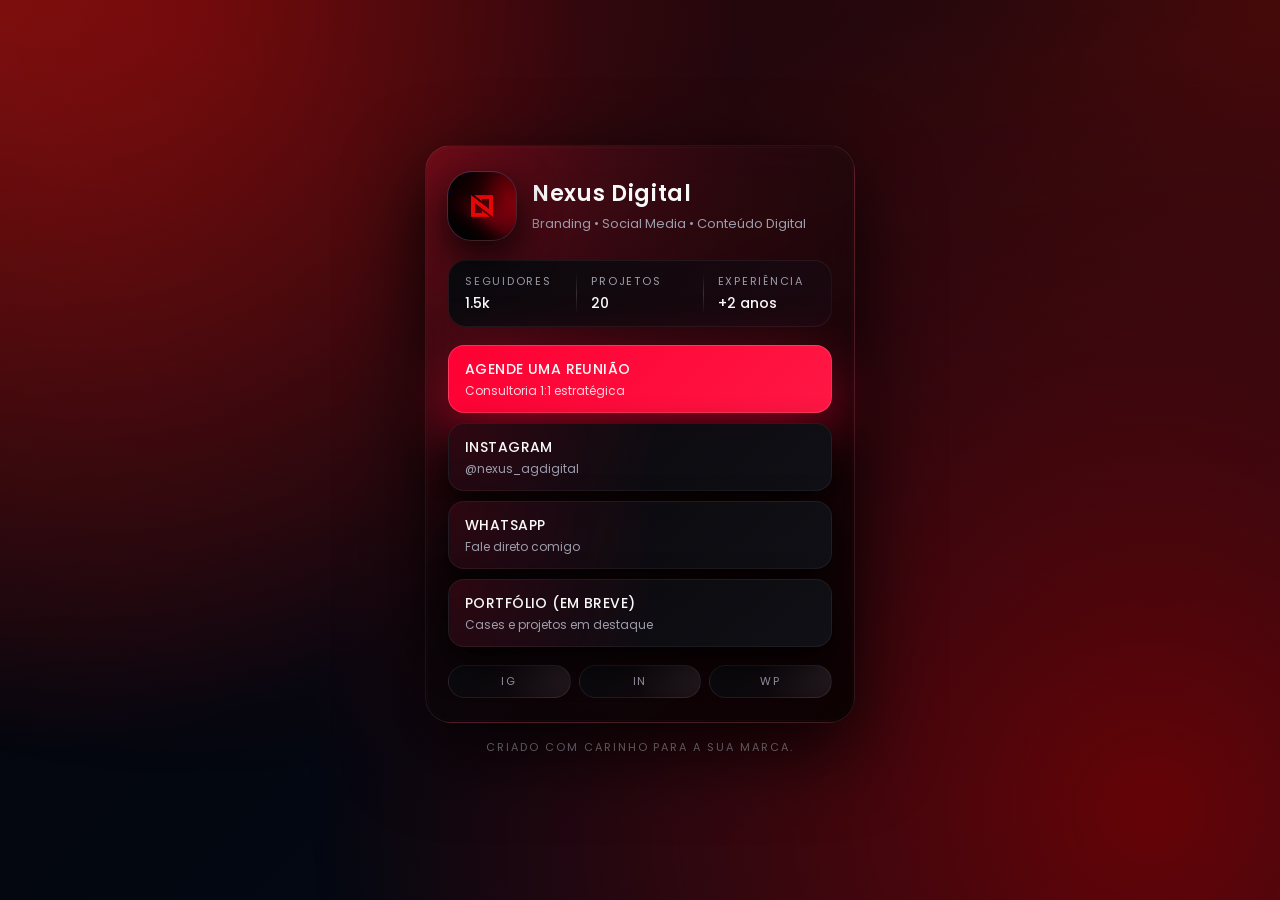
==== index.html @ 03069a81 "Primeira versão do site Nexus Digital - sem portfólio..." ====
<!doctype html>
<html lang="pt-BR">
  <head>
    <meta charset="utf-8" />
    <meta
      name="viewport"
      content="width=device-width, initial-scale=1, maximum-scale=1"
    />
    <title>Nexus Digital</title>
    <meta
      name="description"
      content="Página de links personalizada - Nexus Digital."
    />
    <link rel="preconnect" href="https://fonts.googleapis.com" />
    <link rel="preconnect" href="https://fonts.gstatic.com" crossorigin />
    <link
      href="https://fonts.googleapis.com/css2?family=Poppins:wght@300;400;500;600;700&display=swap"
      rel="stylesheet"
    />
    <link rel="stylesheet" href="./styles.css" />
  </head>
  <body>
    <div class="bg-gradient"></div>
    <main class="page">
      <section class="card">
        <header class="profile">
          <div class="avatar-wrapper">
            <img
              src="./conteudo/SÍMBOLO.jpeg"
              alt="Foto de perfil - Nexus Digital"
              class="avatar-image"
            />
          </div>
          <div class="profile-text">
            <h1 class="name">Nexus Digital</h1>
            <p class="tagline">Branding • Social Media • Conteúdo Digital</p>
          </div>
        </header>

        <section class="stats">
          <div class="stat">
            <span class="stat-label">Seguidores</span>
            <span class="stat-value">1.5k</span>
          </div>
          <div class="divider"></div>
          <div class="stat">
            <span class="stat-label">Projetos</span>
            <span class="stat-value">20</span>
          </div>
          <div class="divider"></div>
          <div class="stat">
            <span class="stat-label">Experiência</span>
            <span class="stat-value">+2 anos</span>
          </div>
        </section>

        <section class="links">
          <a
            class="link-pill primary"
            href="https://wa.me/5588996296618?text=Ol%C3%A1!%20Gostaria%20de%20saber%20mais%20sobre%20os%20servi%C3%A7os%20da%20Nexus..."
            target="_blank"
            rel="noreferrer"
          >
            <span class="link-label">Agende uma reunião</span>
            <span class="link-sub">Consultoria 1:1 estratégica</span>
          </a>

          <a
            class="link-pill"
            href="https://www.instagram.com/nexus_agdigital"
            target="_blank"
            rel="noreferrer"
          >
            <span class="link-label">Instagram</span>
            <span class="link-sub">@nexus_agdigital</span>
          </a>

          <a
            class="link-pill"
            href="https://wa.me/5588996296618?text=Ol%C3%A1!%20Gostaria%20de%20saber%20mais%20sobre%20os%20servi%C3%A7os%20da%20Nexus..."
            target="_blank"
            rel="noreferrer"
          >
            <span class="link-label">WhatsApp</span>
            <span class="link-sub">Fale direto comigo</span>
          </a>

          <a class="link-pill" href="#" target="_blank" rel="noreferrer">
            <!--./portifolio/index.html--> <!--EM BREVE-->
            <span class="link-label">Portfólio (EM BREVE)</span>
            <span class="link-sub">Cases e projetos em destaque</span>
          </a>
        </section>

        <footer class="socials">
          <a href="https://www.instagram.com/nexus_agdigital" class="social-chip" aria-label="Instagram">
            <span>IG</span>
          </a>
          <!--
          <a href="#" class="social-chip" aria-label="YouTube">
            <span>FB</span>
          </a> -->
          <a href="https://www.linkedin.com/company/nexus-digital-ag%C3%AAncia/?viewAsMember=true" class="social-chip" aria-label="LinkedIn">
            <span>IN</span>
          </a>
          <a href="https://wa.me/5588996296618?text=Ol%C3%A1!%20Gostaria%20de%20saber%20mais%20sobre%20os%20servi%C3%A7os%20da%20Nexus..." class="social-chip" aria-label="TikTok">
            <span>WP</span>
          </a>
        </footer>
      </section>

      <p class="watermark">Criado com carinho para a sua marca.</p>
    </main>
    <script>
      const links = document.querySelectorAll(".link-pill");
      links.forEach((link) => {
        link.addEventListener("click", () => {
          link.classList.add("active");
          setTimeout(() => link.classList.remove("active"), 260);
        });
      });
    </script>
  </body>
</html>
---- styles.css ----
:root {
  --bg-start: #02040a;
  --bg-end: #050b18;
  --accent: #ff0033;
  --accent-soft: rgba(255, 0, 51, 0.35);
  --accent-strong: #ff1744;
  --text-main: #f9f9f9;
  --text-muted: #9c9cab;
  --surface: rgba(7, 7, 10, 0.88);
  --surface-soft: rgba(18, 18, 24, 0.9);
  --border-subtle: rgba(255, 255, 255, 0.08);
  --shadow-soft: 0 28px 80px rgba(0, 0, 0, 0.85);
  --radius-xl: 26px;
  --radius-pill: 999px;
  --blur-glass: 22px;
  --transition-fast: 160ms ease-out;
  --transition-med: 220ms ease-out;
}

*,
*::before,
*::after {
  box-sizing: border-box;
}

body {
  margin: 0;
  min-height: 100vh;
  font-family: "Poppins", system-ui, -apple-system, BlinkMacSystemFont, sans-serif;
  color: var(--text-main);
  background: radial-gradient(circle at top left, #631212 0, transparent 48%),
    radial-gradient(circle at bottom right, #02101f 0, transparent 55%),
    radial-gradient(circle at top right, #450a0a 0, transparent 45%),
    linear-gradient(135deg, var(--bg-start), var(--bg-end));
  display: flex;
  align-items: center;
  justify-content: center;
  padding: 32px 18px;
}

.bg-gradient {
  position: fixed;
  inset: 0;
  background:
    radial-gradient(circle at 15% 0%, rgba(255, 0, 0, 0.28), transparent 56%),
    radial-gradient(circle at 90% 90%, rgba(132, 0, 0, 0.9), transparent 60%);
  opacity: 0.85;
  pointer-events: none;
  z-index: -2;
}

.page {
  position: relative;
  width: 100%;
  max-width: 430px;
  z-index: 1;
}

.card {
  position: relative;
  background: linear-gradient(
      145deg,
      rgba(255, 255, 255, 0.02),
      rgba(0, 0, 0, 0.8)
    ),
    radial-gradient(circle at 0 0, rgba(255, 0, 51, 0.2), transparent 60%);
  border-radius: var(--radius-xl);
  padding: 26px 22px 24px;
  border: 1px solid var(--border-subtle);
  box-shadow: var(--shadow-soft);
  backdrop-filter: blur(var(--blur-glass));
}

.card::before {
  content: "";
  position: absolute;
  inset: 1px;
  border-radius: inherit;
  border: 0.5px solid rgba(255, 255, 255, 0.02);
  pointer-events: none;
}

.profile {
  display: flex;
  align-items: center;
  gap: 16px;
  margin-bottom: 20px;
}

.avatar-wrapper {
  position: relative;
  width: 68px;
  height: 68px;
  border-radius: 24px;
  background: radial-gradient(circle at 30% 0%, #0f63ff, #001a4f);
  box-shadow:
    0 0 0 1px rgba(255, 255, 255, 0.12),
    0 16px 40px rgba(0, 0, 0, 0.85);
}

.avatar-wrapper::after {
  content: "";
  position: absolute;
  inset: 4px;
  border-radius: inherit;
  background: radial-gradient(circle at 50% 0, rgba(255, 255, 255, 0.12), transparent),
    linear-gradient(145deg, rgba(0, 0, 0, 0.72), rgba(5, 11, 28, 0.98));
  mix-blend-mode: screen;
  opacity: 0.75;
}

.avatar-image {
  position: relative;
  z-index: 1;
  width: 100%;
  height: 100%;
  border-radius: inherit;
  object-fit: cover;
}

.profile-text {
  flex: 1;
  min-width: 0;
}

.name {
  font-size: 22px;
  font-weight: 600;
  letter-spacing: 0.03em;
  margin: 0 0 4px;
}

.tagline {
  margin: 0;
  font-size: 13px;
  color: var(--text-muted);
}

.stats {
  display: flex;
  align-items: center;
  justify-content: space-between;
  gap: 14px;
  padding: 12px 16px;
  margin-bottom: 18px;
  border-radius: 18px;
  background: linear-gradient(
    115deg,
    rgba(10, 10, 14, 0.98),
    rgba(28, 8, 16, 0.94)
  );
  border: 1px solid rgba(255, 255, 255, 0.06);
}

.stat {
  flex: 1;
  min-width: 0;
  display: flex;
  flex-direction: column;
  gap: 3px;
}

.stat-label {
  font-size: 11px;
  color: var(--text-muted);
  text-transform: uppercase;
  letter-spacing: 0.16em;
}

.stat-value {
  font-size: 14px;
  font-weight: 500;
}

.divider {
  width: 1px;
  align-self: stretch;
  background: linear-gradient(
    to bottom,
    transparent,
    rgba(255, 255, 255, 0.4),
    transparent
  );
  opacity: 0.4;
}

.links {
  display: flex;
  flex-direction: column;
  gap: 10px;
  margin-bottom: 18px;
}

.link-pill {
  position: relative;
  display: flex;
  flex-direction: column;
  gap: 2px;
  padding: 13px 16px 12px;
  border-radius: 16px;
  text-decoration: none;
  color: var(--text-main);
  background: radial-gradient(circle at 0 0, rgba(255, 0, 51, 0.15), transparent 55%),
    linear-gradient(140deg, rgba(8, 8, 12, 0.96), rgba(16, 16, 22, 0.98));
  border: 1px solid rgba(255, 255, 255, 0.06);
  box-shadow:
    0 14px 34px rgba(0, 0, 0, 0.86),
    0 0 0 0 rgba(255, 0, 51, 0);
  transform: translateY(0);
  transition:
    transform var(--transition-fast),
    box-shadow var(--transition-med),
    border-color var(--transition-fast),
    background var(--transition-med);
  overflow: hidden;
}

.link-pill::before {
  content: "";
  position: absolute;
  inset: 0;
  border-radius: inherit;
  background: radial-gradient(
    circle at 0 0,
    rgba(255, 114, 162, 0.28),
    transparent 55%
  );
  opacity: 0;
  transition: opacity var(--transition-med);
  pointer-events: none;
}

.link-pill.primary {
  background: linear-gradient(135deg, var(--accent), var(--accent-strong));
  box-shadow:
    0 22px 60px rgba(255, 0, 51, 0.52),
    0 0 0 0 rgba(255, 0, 51, 0.5);
  border-color: rgba(255, 255, 255, 0.16);
}

.link-label {
  font-size: 14px;
  font-weight: 500;
  letter-spacing: 0.03em;
  text-transform: uppercase;
}

.link-sub {
  font-size: 12px;
  color: var(--text-muted);
}

.link-pill.primary .link-sub {
  color: rgba(255, 233, 240, 0.9);
}

.link-pill:hover {
  transform: translateY(-2px);
  box-shadow:
    0 18px 40px rgba(0, 0, 0, 0.9),
    0 0 0 1px rgba(255, 0, 51, 0.12);
  border-color: rgba(255, 255, 255, 0.12);
}

.link-pill:hover::before {
  opacity: 1;
}

.link-pill:active,
.link-pill.active {
  transform: translateY(1px) scale(0.99);
  box-shadow:
    0 10px 26px rgba(0, 0, 0, 0.8),
    0 0 0 0 rgba(255, 0, 51, 0.7);
}

.socials {
  display: flex;
  gap: 8px;
  margin-top: 6px;
}

.social-chip {
  flex: 1;
  display: inline-flex;
  align-items: center;
  justify-content: center;
  padding: 7px 0;
  border-radius: 999px;
  font-size: 11px;
  text-transform: uppercase;
  letter-spacing: 0.18em;
  border: 1px solid rgba(255, 255, 255, 0.08);
  color: var(--text-muted);
  text-decoration: none;
  background: radial-gradient(
      circle at 100% 0,
      rgba(255, 255, 255, 0.08),
      transparent 55%
    ),
    linear-gradient(120deg, rgba(10, 10, 14, 0.96), rgba(20, 8, 14, 0.96));
  transition:
    border-color var(--transition-fast),
    color var(--transition-fast),
    background var(--transition-med),
    transform var(--transition-fast);
}

.social-chip:hover {
  border-color: rgba(255, 255, 255, 0.18);
  color: #ffffff;
  transform: translateY(-1px);
  background: linear-gradient(
    115deg,
    rgba(18, 18, 24, 0.98),
    rgba(43, 8, 16, 0.98)
  );
}

.watermark {
  margin: 16px 6px 0;
  text-align: center;
  font-size: 11px;
  color: rgba(226, 226, 238, 0.7);
  letter-spacing: 0.18em;
  text-transform: uppercase;
}

@media (max-width: 480px) {
  body {
    padding: 22px 14px;
  }

  .card {
    padding: 22px 18px 20px;
    border-radius: 22px;
  }

  .avatar-wrapper {
    width: 62px;
    height: 62px;
    border-radius: 22px;
  }

  .name {
    font-size: 20px;
  }

  .stats {
    padding: 10px 12px;
  }

  .link-pill {
    padding: 12px 14px 11px;
  }
}
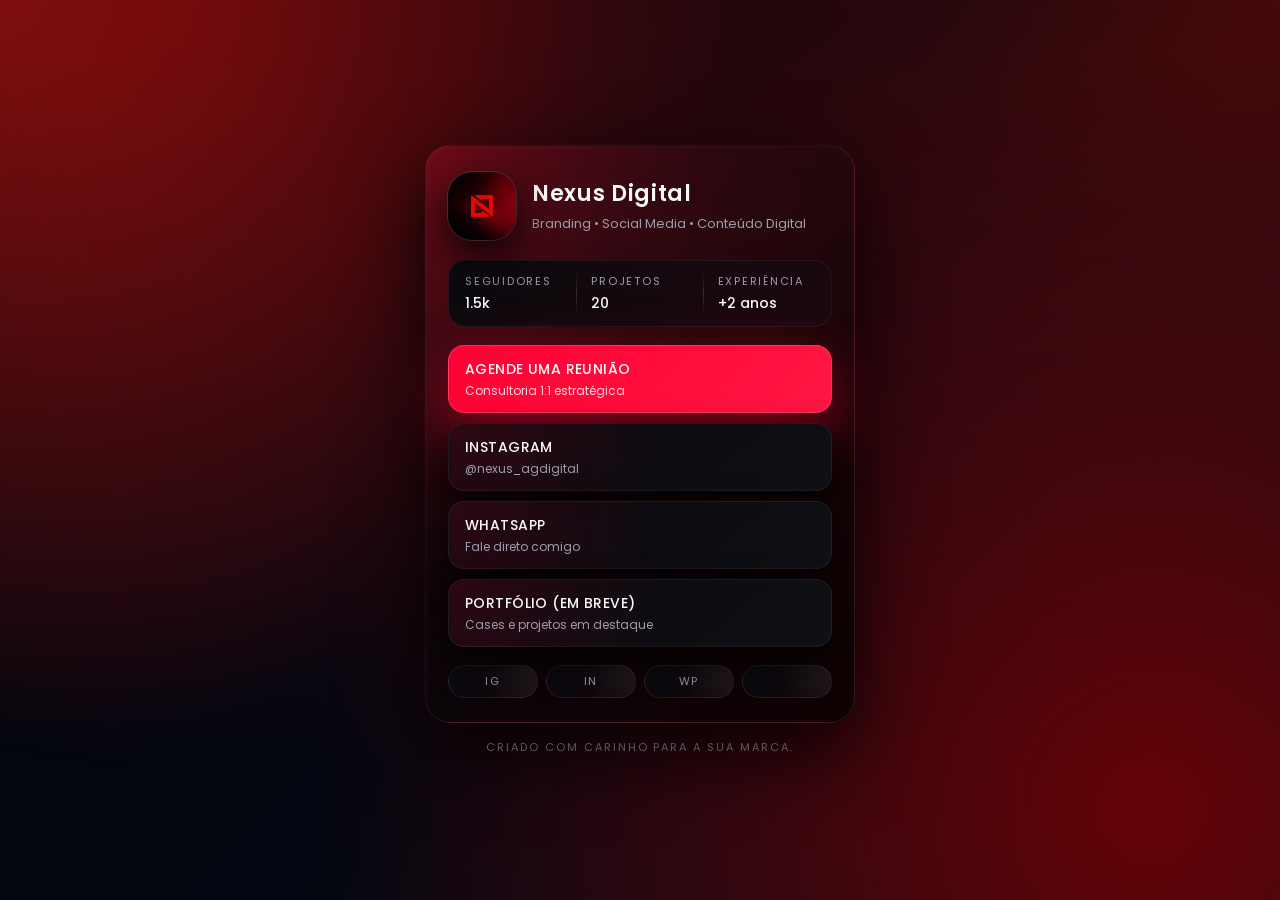
==== commit 2957d419: "favicon e false button" ====
--- a/index.html
+++ b/index.html
@@ -18,6 +18,7 @@
       rel="stylesheet"
     />
     <link rel="stylesheet" href="./styles.css" />
+    <link rel="icon" type="image/png" href="./conteudo/favicon.png" />
   </head>
   <body>
     <div class="bg-gradient"></div>
@@ -106,6 +107,9 @@
           <a href="https://wa.me/5588996296618?text=Ol%C3%A1!%20Gostaria%20de%20saber%20mais%20sobre%20os%20servi%C3%A7os%20da%20Nexus..." class="social-chip" aria-label="TikTok">
             <span>WP</span>
           </a>
+          <a href="./portifolio/index.html" class="social-chip" aria-label="YouTube">
+            <span></span>
+          </a>
         </footer>
       </section>
 
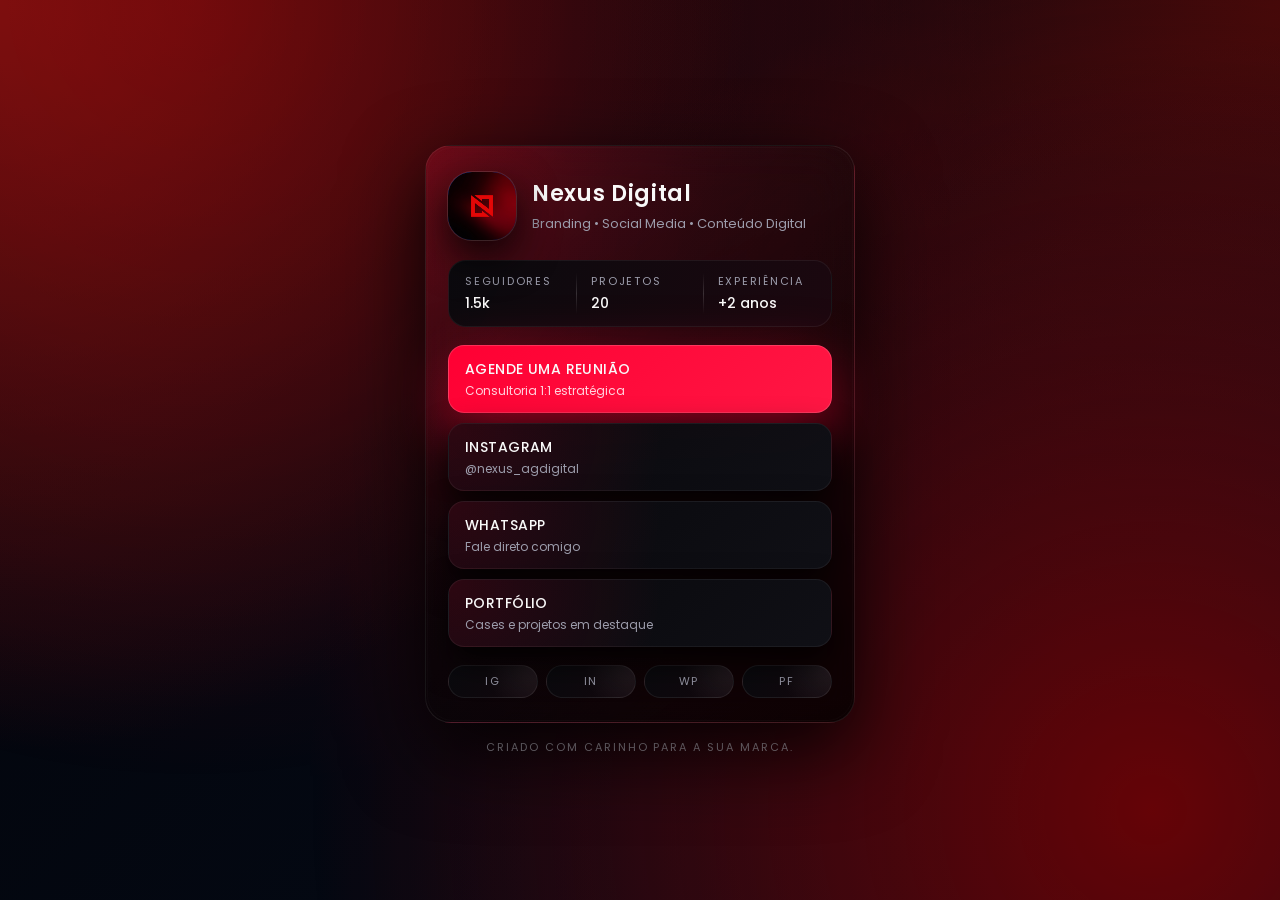
==== commit 2363839c: "Update portfolio link and label in index.html" ====
--- a/index.html
+++ b/index.html
@@ -18,7 +18,7 @@
       rel="stylesheet"
     />
     <link rel="stylesheet" href="./styles.css" />
-    <link rel="icon" type="image/png" href="./conteudo/favicon.png" />
+    <link rel="icon" type="image/png" href="./conteudo/favicon.jpeg" />
   </head>
   <body>
     <div class="bg-gradient"></div>
@@ -86,9 +86,9 @@
             <span class="link-sub">Fale direto comigo</span>
           </a>
 
-          <a class="link-pill" href="#" target="_blank" rel="noreferrer">
-            <!--./portifolio/index.html--> <!--EM BREVE-->
-            <span class="link-label">Portfólio (EM BREVE)</span>
+          <a class="link-pill" href="./portfolio/index.html" target="_blank" rel="noreferrer">
+            <!-- EM BREVE -->
+            <span class="link-label">Portfólio</span>
             <span class="link-sub">Cases e projetos em destaque</span>
           </a>
         </section>
@@ -107,8 +107,8 @@
           <a href="https://wa.me/5588996296618?text=Ol%C3%A1!%20Gostaria%20de%20saber%20mais%20sobre%20os%20servi%C3%A7os%20da%20Nexus..." class="social-chip" aria-label="TikTok">
             <span>WP</span>
           </a>
-          <a href="./portifolio/index.html" class="social-chip" aria-label="YouTube">
-            <span></span>
+          <a href="./portfolio/index.html" class="social-chip" aria-label="YouTube">
+            <span>PF</span>
           </a>
         </footer>
       </section>
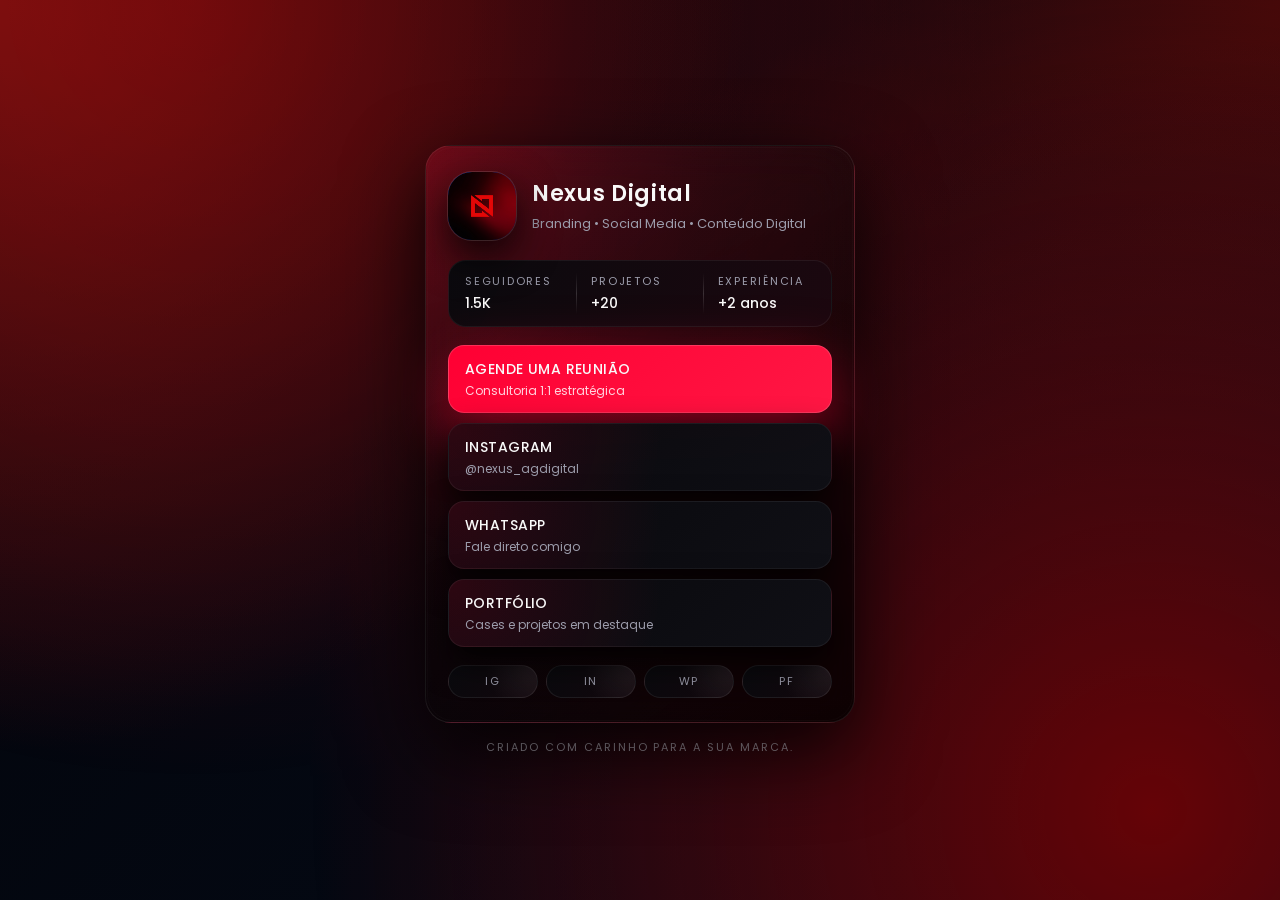
==== commit eeb235d1: "Update stat values formatting in index.html" ====
--- a/index.html
+++ b/index.html
@@ -41,12 +41,12 @@
         <section class="stats">
           <div class="stat">
             <span class="stat-label">Seguidores</span>
-            <span class="stat-value">1.5k</span>
+            <span class="stat-value">1.5K</span>
           </div>
           <div class="divider"></div>
           <div class="stat">
             <span class="stat-label">Projetos</span>
-            <span class="stat-value">20</span>
+            <span class="stat-value">+20</span>
           </div>
           <div class="divider"></div>
           <div class="stat">
